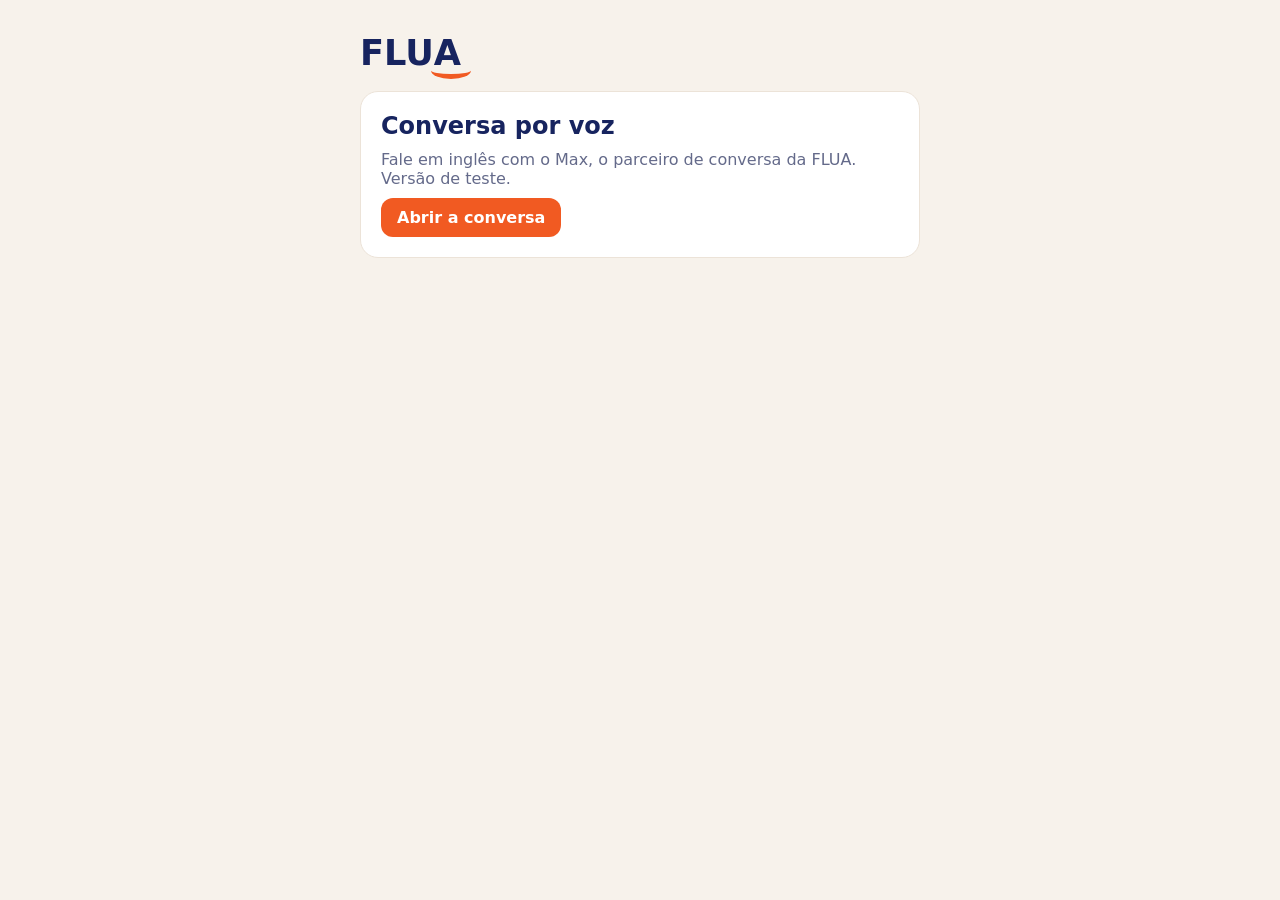
==== index.html @ d70c1b92 "Adiciona página de teste da conversa por voz com o Max Página estática em conversa/: o aluno fala pe" ====
<!doctype html>
<html lang="pt-BR">
<head>
<meta charset="utf-8">
<meta name="viewport" content="width=device-width,initial-scale=1">
<meta http-equiv="Content-Security-Policy" content="default-src 'self'; style-src 'self' 'unsafe-inline' https://fonts.googleapis.com; font-src https://fonts.gstatic.com; base-uri 'none'; form-action 'none'">
<title>FLUA</title>
<link rel="stylesheet" href="https://fonts.googleapis.com/css2?family=Nunito:wght@800;900&family=Nunito+Sans:opsz,wght@6..12,400;6..12,700&display=swap">
<style>
:root{--bg:#F7F2EB;--surface:#FFFFFF;--ink:#17245F;--muted:#646A8A;--accent:#F15A22;--accent-ink:#FFFFFF;--line:#ECE3D8}
@media (prefers-color-scheme: dark){:root{--bg:#0D1230;--surface:#161D45;--ink:#F5F1EA;--muted:#A5ABCB;--accent:#FF7440;--accent-ink:#1B0C04;--line:#2A3366;color-scheme:dark}}
body{margin:0;background:var(--bg);color:var(--ink);font-family:"Nunito Sans",system-ui,sans-serif;padding:32px 16px}
main{max-width:560px;margin:0 auto;display:flex;flex-direction:column;gap:18px}
.logo{font-family:"Nunito",system-ui,sans-serif;font-weight:900;font-size:2.2rem;display:inline-flex}
.logo-a{position:relative}
.logo-a::after{content:"";position:absolute;left:-3px;right:-10px;bottom:-6px;height:12px;border-bottom:5px solid var(--accent);border-radius:0 0 60% 60%}
.card{background:var(--surface);border:1px solid var(--line);border-radius:18px;padding:20px;display:flex;flex-direction:column;gap:10px}
h1{font-family:"Nunito",system-ui,sans-serif;font-weight:900;margin:0;font-size:1.5rem}
p{margin:0;color:var(--muted)}
a.btn{align-self:flex-start;background:var(--accent);color:var(--accent-ink);text-decoration:none;font-weight:700;border-radius:12px;padding:10px 16px}
</style>
</head>
<body>
<main>
  <span class="logo" role="img" aria-label="FLUA">FLU<span class="logo-a">A</span></span>
  <div class="card">
    <h1>Conversa por voz</h1>
    <p>Fale em inglês com o Max, o parceiro de conversa da FLUA. Versão de teste.</p>
    <a class="btn" href="conversa/">Abrir a conversa</a>
  </div>
</main>
</body>
</html>
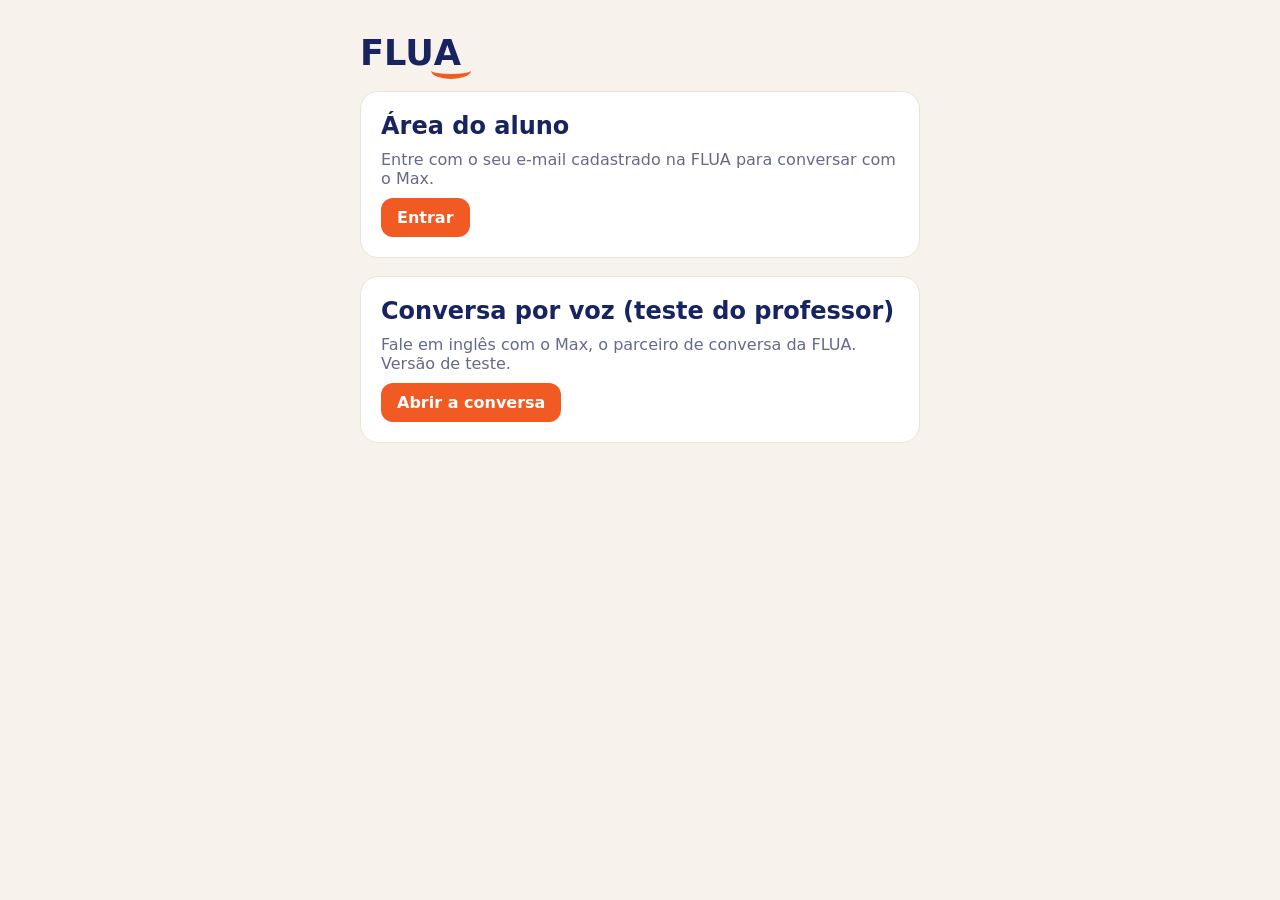
==== commit e56e917f: "Adiciona base no Supabase: login, conversa pelo servidor e painel do professor - Banco com regras de" ====
--- a/index.html
+++ b/index.html
@@ -24,7 +24,12 @@
 <main>
   <span class="logo" role="img" aria-label="FLUA">FLU<span class="logo-a">A</span></span>
   <div class="card">
-    <h1>Conversa por voz</h1>
+    <h1>Área do aluno</h1>
+    <p>Entre com o seu e-mail cadastrado na FLUA para conversar com o Max.</p>
+    <a class="btn" href="app/entrar/">Entrar</a>
+  </div>
+  <div class="card">
+    <h1>Conversa por voz (teste do professor)</h1>
     <p>Fale em inglês com o Max, o parceiro de conversa da FLUA. Versão de teste.</p>
     <a class="btn" href="conversa/">Abrir a conversa</a>
   </div>
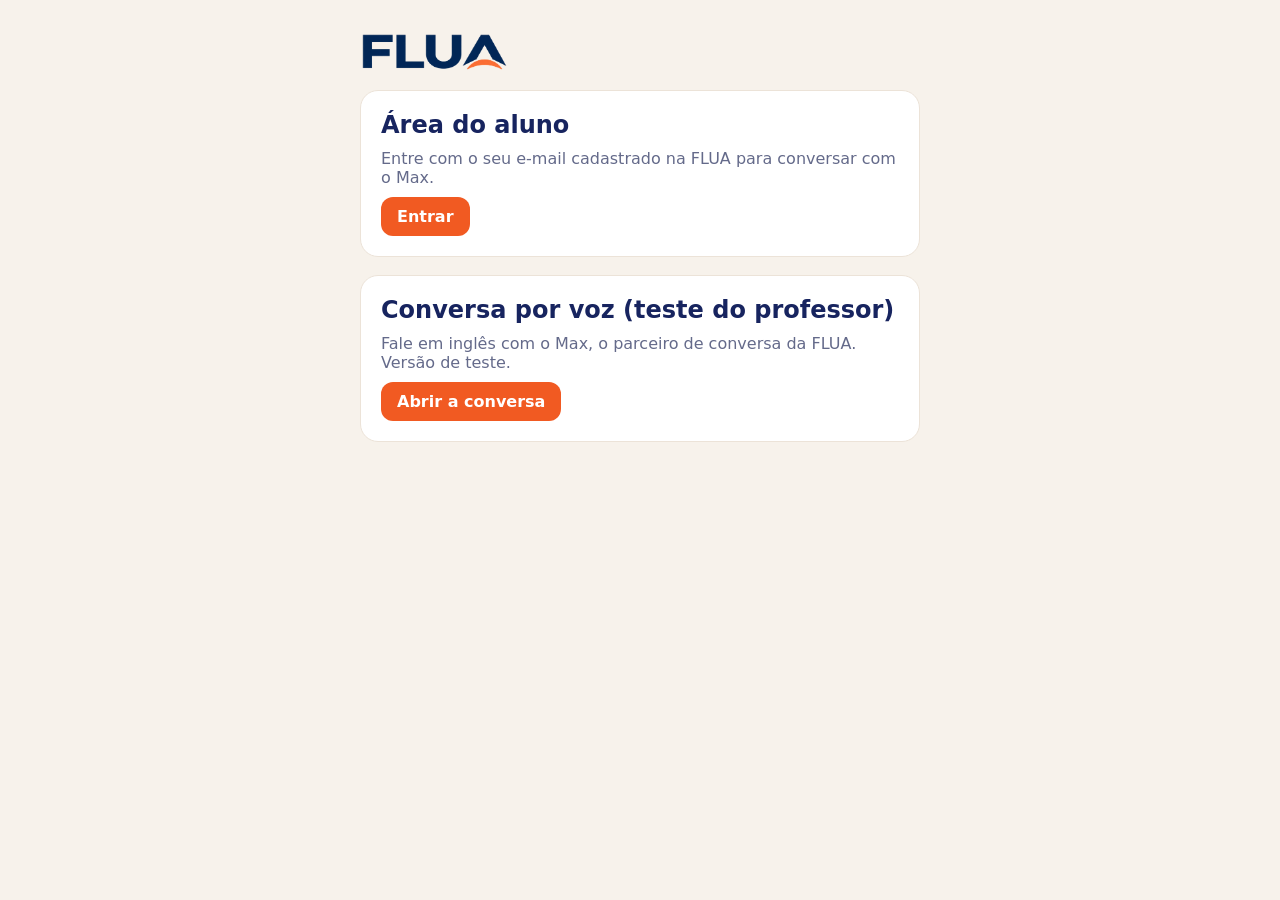
==== commit 97a67e2e: "Usa o logo oficial da FLUA em todas as páginas Logo azul no tema claro, logo branco no tema escuro, " ====
--- a/index.html
+++ b/index.html
@@ -5,6 +5,8 @@
 <meta name="viewport" content="width=device-width,initial-scale=1">
 <meta http-equiv="Content-Security-Policy" content="default-src 'self'; style-src 'self' 'unsafe-inline' https://fonts.googleapis.com; font-src https://fonts.gstatic.com; base-uri 'none'; form-action 'none'">
 <title>FLUA</title>
+<link rel="icon" type="image/png" href="img/favicon.png">
+<link rel="apple-touch-icon" href="img/apple-touch-icon.png">
 <link rel="stylesheet" href="https://fonts.googleapis.com/css2?family=Nunito:wght@800;900&family=Nunito+Sans:opsz,wght@6..12,400;6..12,700&display=swap">
 <style>
 :root{--bg:#F7F2EB;--surface:#FFFFFF;--ink:#17245F;--muted:#646A8A;--accent:#F15A22;--accent-ink:#FFFFFF;--line:#ECE3D8}
@@ -22,7 +24,7 @@
 </head>
 <body>
 <main>
-  <span class="logo" role="img" aria-label="FLUA">FLU<span class="logo-a">A</span></span>
+  <picture class="brand"><source srcset="img/flua-logo-branco.webp" media="(prefers-color-scheme: dark)"><img src="img/flua-logo.webp" alt="FLUA" style="height:40px;width:auto;display:block"></picture>
   <div class="card">
     <h1>Área do aluno</h1>
     <p>Entre com o seu e-mail cadastrado na FLUA para conversar com o Max.</p>
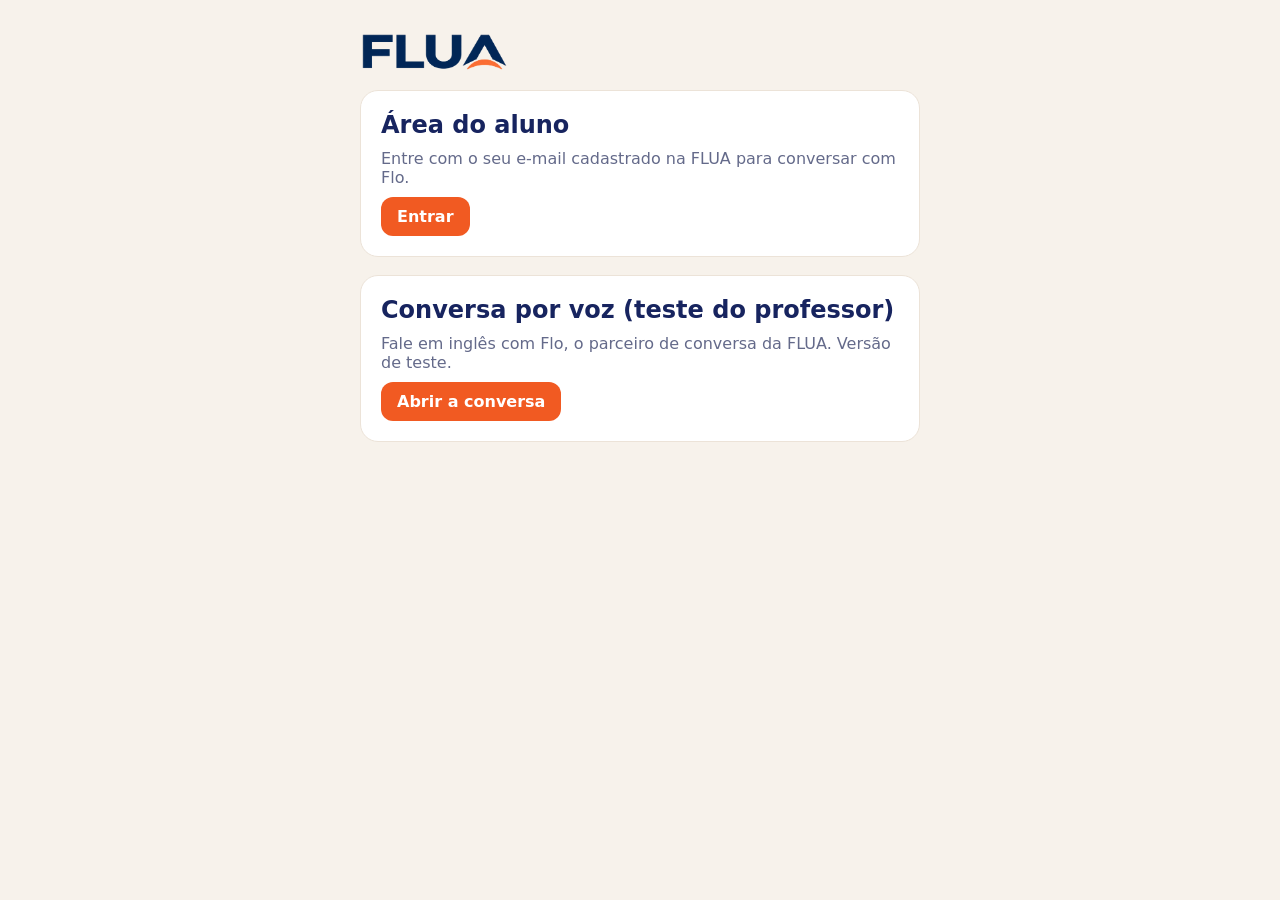
==== commit b46ab6cf: "Parceira de conversa passa a se chamar Flo Co-Authored-By: Claude Opus 5.5 <noreply@anthropic.com> C" ====
--- a/index.html
+++ b/index.html
@@ -27,12 +27,12 @@
   <picture class="brand"><source srcset="img/flua-logo-branco.webp" media="(prefers-color-scheme: dark)"><img src="img/flua-logo.webp" alt="FLUA" style="height:40px;width:auto;display:block"></picture>
   <div class="card">
     <h1>Área do aluno</h1>
-    <p>Entre com o seu e-mail cadastrado na FLUA para conversar com o Max.</p>
+    <p>Entre com o seu e-mail cadastrado na FLUA para conversar com Flo.</p>
     <a class="btn" href="app/entrar/">Entrar</a>
   </div>
   <div class="card">
     <h1>Conversa por voz (teste do professor)</h1>
-    <p>Fale em inglês com o Max, o parceiro de conversa da FLUA. Versão de teste.</p>
+    <p>Fale em inglês com Flo, o parceiro de conversa da FLUA. Versão de teste.</p>
     <a class="btn" href="conversa/">Abrir a conversa</a>
   </div>
 </main>
